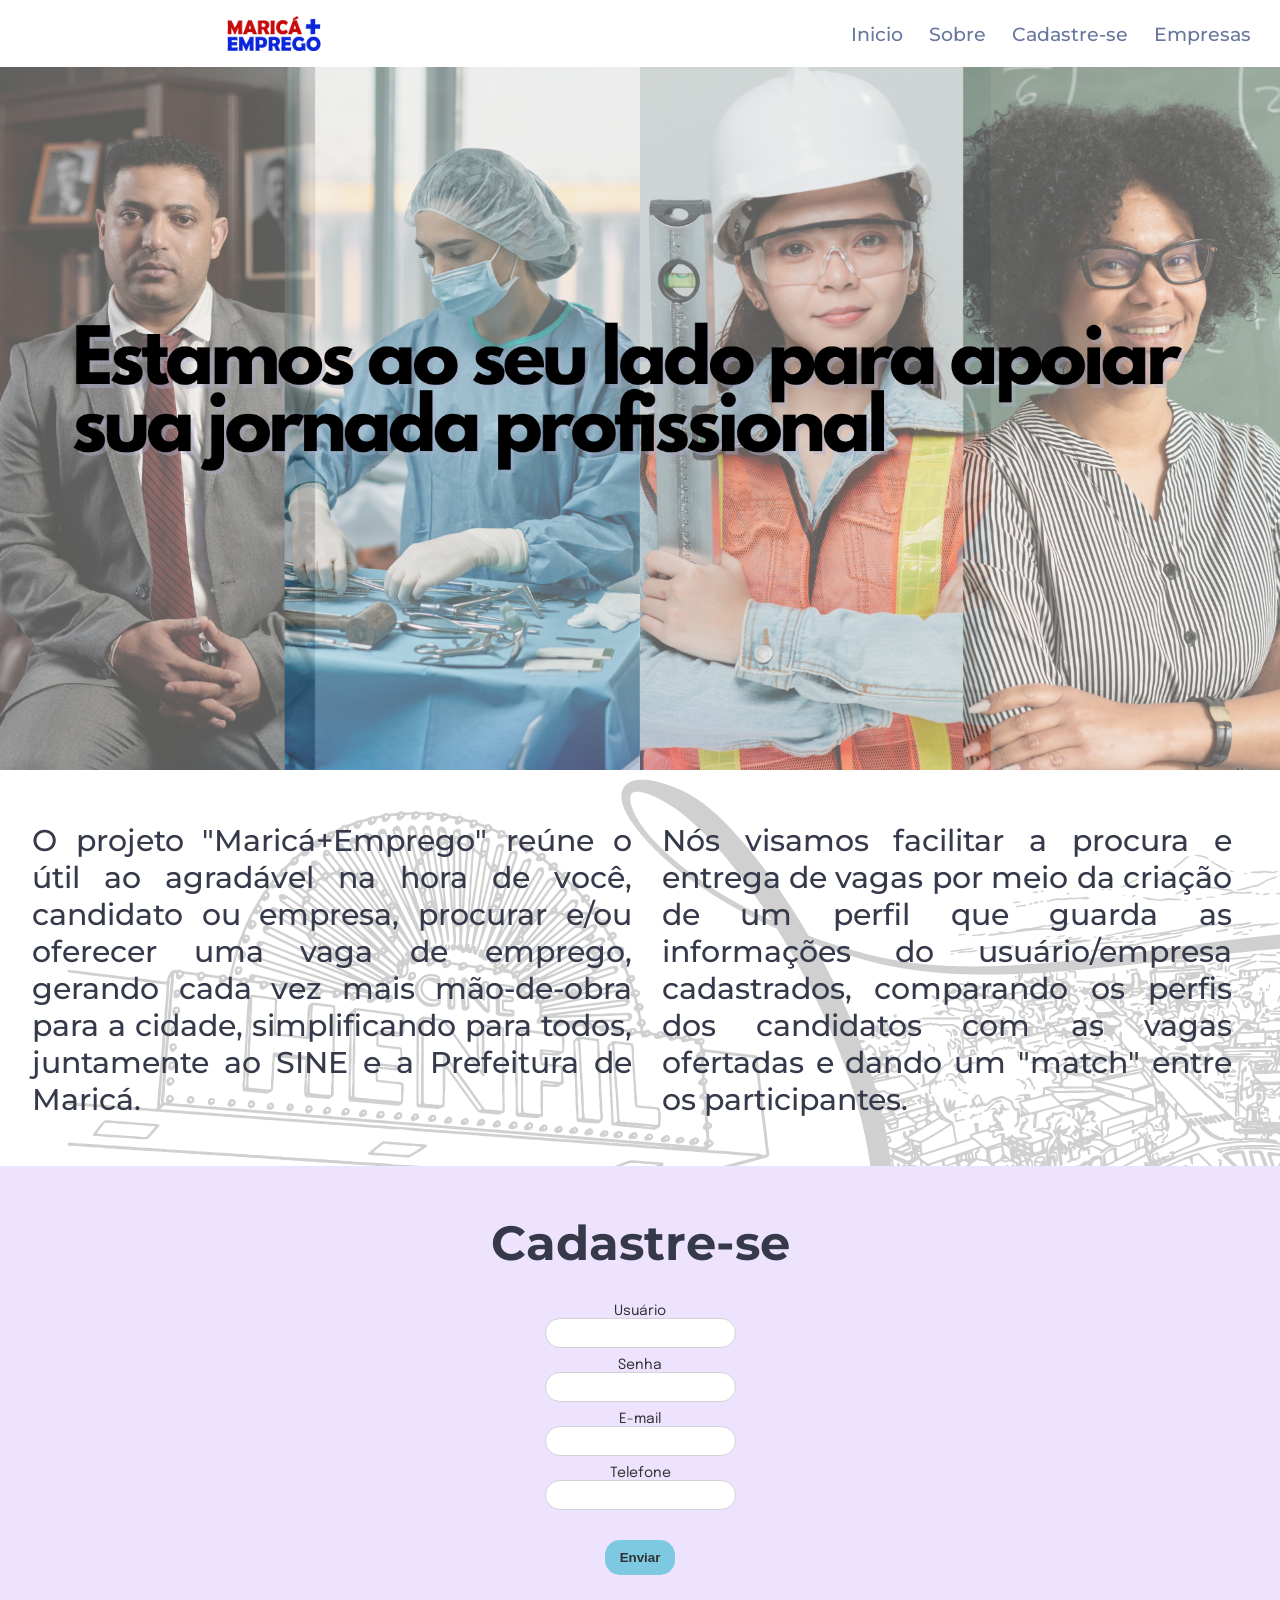
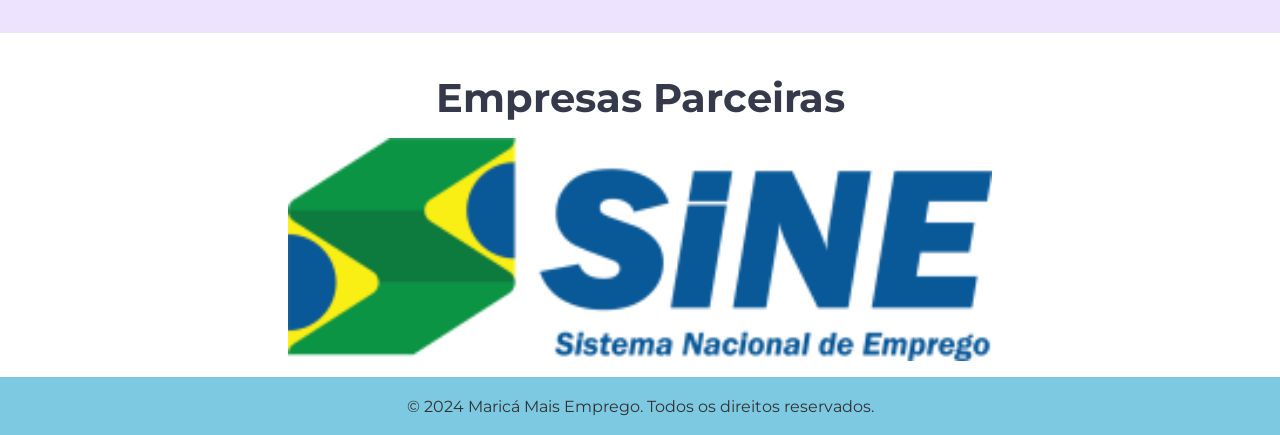
==== index.html @ 997c07cf "Update index.html" ====
<!DOCTYPE html>
<html lang="pt-br">
<head>
    <meta charset="UTF-8">
    <meta name="viewport" content="width=device-width, initial-scale=1.0">
    <title>Maricá Mais Emprego</title>
    <link rel="stylesheet" href="css/reset.css">
    <link rel="stylesheet" href="css/style.css">
</head>
<body>

    <header>
        
        
            <div class="logo">
                <img src="./img/LOGO PROJETO.png" alt="LOGO" width="100px" >
            </div>
        <nav id="nav">
                <button id="btn-mobile">
                  Menu <span id="hamburger"></span> 
                </button>
                <ul id="menu" role="menu">
                  <li><a href="/marica-mais-emprego-">Inicio</a></li>
                  <li><a href="/marica-mais-emprego-">Sobre</a></li>
                  <li><a href="/marica-mais-emprego-">Cadastre-se</a></li>
                  <li><a href="/marica-mais-emprego-">Empresas</a></li>
                </ul>
              </nav>
            </header>

    <section class="descricao">
        
       
        <div class="imagens">
            <div id="imagemPrincipal">

                <img src="./img/fundo.png" alt="imagemPrincipal" width="100%">

            </div>

            <div class="texto">
                <div id="textoUm"><p>O projeto "Maricá+Emprego" reúne o útil ao agradável na hora de você, candidato ou empresa, procurar e/ou oferecer uma vaga de emprego, gerando cada vez mais mão-de-obra para a cidade, simplificando para todos, juntamente ao SINE e a    Prefeitura de Maricá. </p>
                </div>
            <div id="textoDois"><p>Nós visamos facilitar a procura e entrega de vagas por meio da criação de um perfil que guarda as informações do usuário/empresa cadastrados, comparando os perfis dos candidatos com as vagas ofertadas e dando um "match" entre os participantes.</p>
            </div>
            </div>
       
            </section>

    <section class="conteudo">
        <class="conteudosite">

            
        <h2 id="cadastreSe">Cadastre-se</h2>  
            
        <div class="formulario">
                
                <form autocomplete="off">
                    <label for="usuario" >Usuário</label>
                    <input type="text" id="usuario" name="usuario" required data-toggle="tooltip" data-placement="top" title="Crie um usuário">
                    <label for="senha" data-toggle="tooltip" data-placement="top" title="Digite sua Senha">Senha</label>
                    <input type="text" id="senha" name="senha" required>
                    <label for="email" data-toggle="tooltip" data-placement="top" title="Digite seu e-mail" >E-mail</label>
                    <input type="email" id="email" name="email" required>
                    <label for="telefone" data-toggle="tooltip" data-placement="top" title="Digite seu número" >Telefone</label>
                    <input type="tel" id="telefone" name="telefone" required>
                    <input type="submit" id="enviar" value="Enviar" data-toggle="tooltip" data-placement="top" title="Clique aqui para enviar!">
                </form>
            </div>
            <h2 id="empresas">Empresas Parceiras</h2>
            
             <section id="carrossel">
                <div class="carrossel-principal">
                    <div class="carrossel-imagem">
                        <img src="img/marica.png" alt="Imagem 1">
                    </div>
                    <div class="carrossel-imagem">
                        <img src="img/sinelogo.png" alt="Imagem 2">
                    </div>
                    <div class="carrossel-imagem">
                        <img src="img/univassouras2.png" alt="Imagem 3">
                    </div>
                </div>
        
            </section>
           
        </div>
    </section>

    <footer>
        <p>&copy; 2024 Maricá Mais Emprego. Todos os direitos reservados.</p>
    </footer>
    
    <script src="./script.js"></script>
    
</body>
</html>
---- css/style.css ----
@import url('https://fonts.googleapis.com/css2?family=Epilogue:ital,wght@0,100..900;1,100..900&family=Montserrat:ital,wght@0,100..900;1,100..900&display=swap');

header {
    display: flex;
    justify-content: center;
    background-color: white;
    color: #68779E;
    padding: 1rem;
    font-family: "Montserrat";
    font-weight: 500;
    heigth: 70px;
}

header > div {
    width: 100%;
    display: flex;
    justify-content: flex-start;
}

.logo {
    display: flex;
    justify-content: flex-start;
    padding-left: 13rem;
}

#menu {
    display: flex;
    justify-content: flex-end;
    list-style: none;
    padding-left: 4.5rem;
    padding-top: 0.4em;
    width: 32rem;
}

#menu li {
    margin: 0 13px;
}

a {
    color: #68779E;
    font-family: "Montserrat";
}

a:hover {
    background: #ffa500
}
 
#menu a {
  display: block;
  text-decoration: none;
  font-size: 1.2rem;
    
}

#btn-mobile {
  display: none;
}

@media (max-width: 600px) {
  #menu {
    display: block;
    position: absolute;
    width: 100%;
    top: 70px;
    right: 0px;
    background: #e7e7e7;
    transition: 0.6s;
    z-index: 1000;
    height: 0px;
    visibility: hidden;
    overflow-y: hidden;
  }
  #nav.active #menu {
    height: calc(100vh - 70px);
    visibility: visible;
    overflow-y: auto;
  }
  #menu a {
    padding: 1rem 0;
    margin: 0 1rem;
    border-bottom: 2px solid rgba(0, 0, 0, 0.05);
  }
  #btn-mobile {
    display: flex;
    padding: 0.5rem 1rem;
    font-size: 1rem;
    border: none;
    background: none;
    cursor: pointer;
    gap: 0.5rem;
  }
  #hamburger {
    border-top: 2px solid;
    width: 20px;
  }
  #hamburger::after,
  #hamburger::before {
    content: '';
    display: block;
    width: 20px;
    height: 2px;
    background: currentColor;
    margin-top: 5px;
    transition: 0.3s;
    position: relative;
  }
  #nav.active #hamburger {
    border-top-color: transparent;
  }
  #nav.active #hamburger::before {
    transform: rotate(135deg);
  }
  #nav.active #hamburger::after {
    transform: rotate(-135deg);
    top: -7px;
  }
}

.descricao {
    width: 100%;
}

.texto {
    display: flex;
    justify-content: center;
    background-color: #ffffff;
    color: #35394A;
    background-image: url(../img/Montagem_Ilustracao_Prefeitura-de-Marica-1.png);
    font-weight: 500;
    padding-left: 2em;
    padding-top: 3em;
    padding-bottom: 3em;
    padding-right: 3em;
    width: 100%;
    text-align: left;
}

#textoUm {
    text-align: justify;
    font-family: 'Montserrat';
    font-size: 30px;
    padding-right: 1em;
}

#textoDois {
    text-align: justify;
    font-family: 'Montserrat';
    font-size: 30px;
}

#cadastreSe {
    display: flex;
    justify-content: center;
    background-color: #EEE3FF;
    padding-top: 1em;
    font-size: 3rem;
    font-family: "Montserrat";
    color: #35394A;
    background-image: url;
}

.formulario {
    display: flex;
    text-align: left;
    justify-content: center;
    background-color: #EEE3FF;
    padding-top: 2rem;
    padding-bottom: 3rem;
}

form {
    display: flex;
    flex-direction: column;
    align-items: center;
    width: 100%;
    font-size: 14px;
    color: rgb(49, 49, 49);
    font-family: "Epilogue";
}

input {
    margin-top: 0;
    height: 30px;
    padding: 10px;
    border-radius: 15px;
    border: 1px solid lightgray;
    margin-bottom: 10px;
}

form [type="submit"] {
    display: flex;
    justify-content: center;
    background-color: #7dc9e2;
    color: rgb(49, 49, 49);
    font-weight: bold;
    border-radius: 15px;
    margin-top: 20px;
    height: 35px;
    width: 70px;
    border: 0;
}

form [type="submit"]:hover {
    cursor: pointer;
}

input:focus {
    border-color: #7dc9e2;
    outline: none;
}

#empresas {
    display: flex;
    justify-content: center;
    font-family: "Montserrat";
    font-size: 2.5rem;
    padding-top: 1em;
    color: #35394A;
}

#carrossel {
    position: relative;
    max-width: 100%;
    margin: auto;
    overflow: hidden;
}

.carrossel-principal {
    display: flex;
    transition: transform 0.5s ease;
}

.carrossel-imagem {
    min-width: 100%;
    box-sizing: border-box;
    display: flex;
    justify-content: center;    
    align-items: center;
}

.carrossel-imagem img {
    width: 55%;
    height: auto;
}


button:hover {
    background-color: rgba(0, 0, 0, 0.8);
}

footer {
    background-color: #7dc9e2;
    color: rgb(49, 49, 49);
    text-align: center;
    padding: 1.2rem;
    position: relative;
    bottom: 0;
    width: 100%;
    font-family: "Montserrat";
}


@media (max-width: 768px) {
    .logo {
        padding-left: 3%; 
    }

    .logo img {
        width: 50%;
        height: auto;
    }

    .menu {
        flex-direction: row; 
        padding-left: 0;
        padding-top: 1rem;
    }

    .menu li {
        margin: 10px 5px; 
    }

    #textoUm, #textoDois {
        font-size: 18px; 
        padding-right: 0.5em;
    }

    #cadastreSe {
        font-size: 2rem;
        text-align: center;
    }

    .formulario {
        padding-top: 1rem;
        padding-bottom: 2rem;
    }

    form {
        width: 90%; 
    }

    #imagensEmpresas {
        padding-top: 2rem;
    }

    #imagensEmpresas img {
        width: 120%;
        height: auto;
    }

    #empresas {
        font-size: 2rem; 
    }

    footer {
        font-size: 23px;
    }
}


@media (max-width: 480px) {
    header {
        flex-direction: row;
        align-items: center;
        justify-content: space-between; 
        padding: 1rem; 
    }

    .logo {
        padding-left: 0;
        display: block;
        width: 30%; 
    }

    .logo img {
        width: 100%; 
        height: auto;
    }

    .menu {
        display: flex;
        flex-direction: row;
        font-size: 12px; 
        justify-content: flex-end; 
        flex-grow: 1; 
        padding: 0;
    }

    .menu li {
        margin: 0 5px; 
    }

    .menu a {
        color: #68779E;
        text-decoration: none;
        font-size: 12px; 
    }

    #textoUm, #textoDois {
        font-size: 12px; 
    }

    #imagensEmpresas {
        grid-template-columns: 1fr; 
        padding-top: 2rem;
    }

    #cadastreSe {
        font-size: 1.8rem;
        text-align: center;
    }

    #imagensEmpresas img {
        width: 80%;
        height: auto;
    }

    footer {
        font-size: 10px;
    }
}
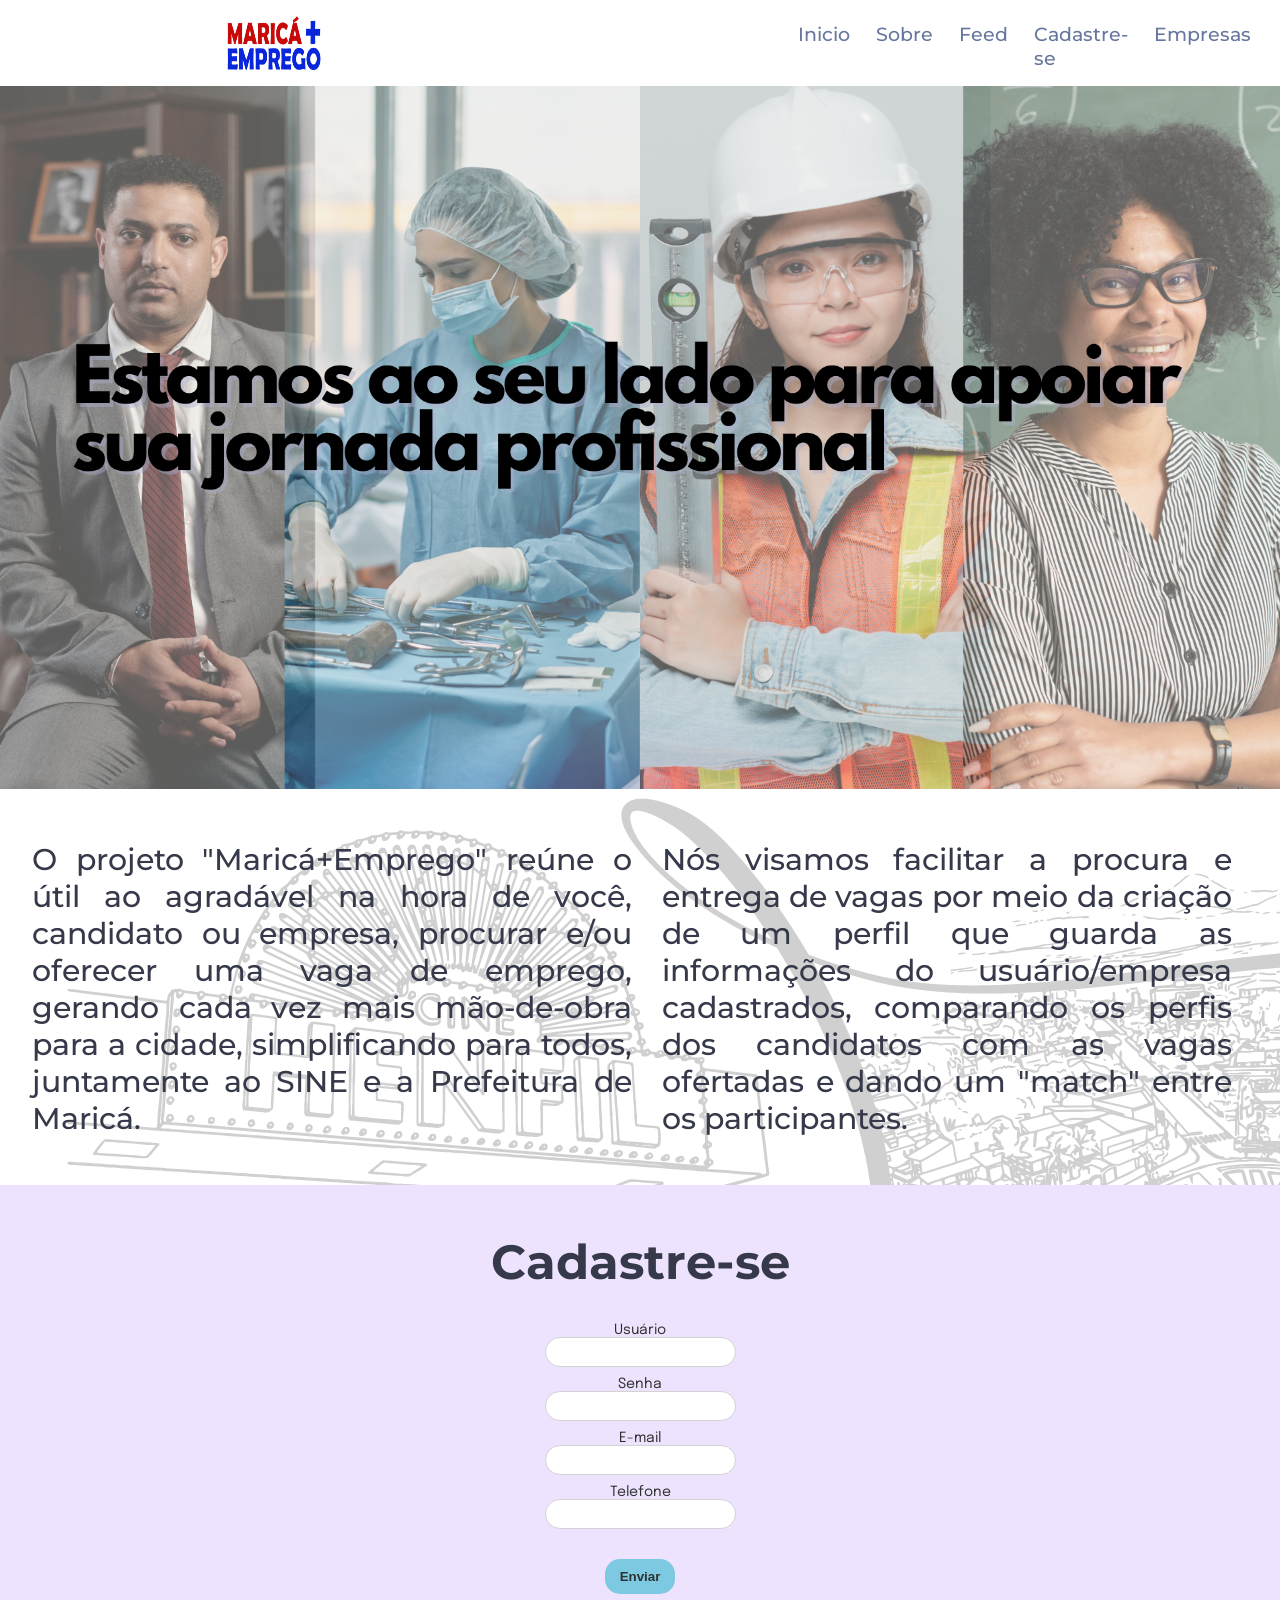
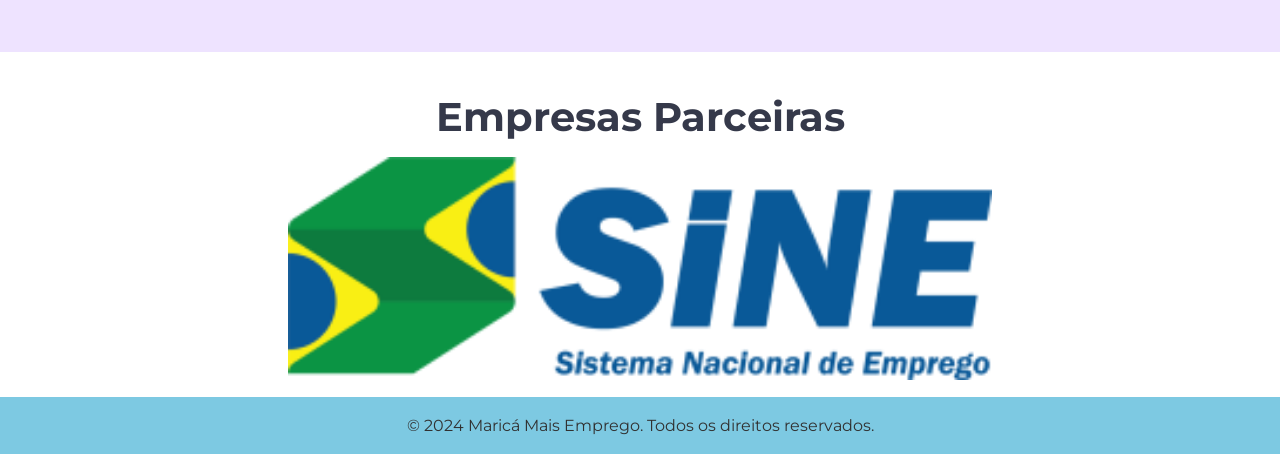
==== commit b78ed74f: "Update index.html" ====
--- a/index.html
+++ b/index.html
@@ -22,8 +22,10 @@
                 <ul id="menu" role="menu">
                   <li><a href="/marica-mais-emprego-">Inicio</a></li>
                   <li><a href="/marica-mais-emprego-">Sobre</a></li>
+                  <li><a href="/marica-mais-emprego-">Feed</a></li>  
                   <li><a href="/marica-mais-emprego-">Cadastre-se</a></li>
                   <li><a href="/marica-mais-emprego-">Empresas</a></li>
+                    
                 </ul>
               </nav>
             </header>
@@ -56,14 +58,14 @@
         <div class="formulario">
                 
                 <form autocomplete="off">
-                    <label for="usuario" >Usuário</label>
+                    <label for="usuario">Usuário</label>
                     <input type="text" id="usuario" name="usuario" required data-toggle="tooltip" data-placement="top" title="Crie um usuário">
-                    <label for="senha" data-toggle="tooltip" data-placement="top" title="Digite sua Senha">Senha</label>
-                    <input type="text" id="senha" name="senha" required>
-                    <label for="email" data-toggle="tooltip" data-placement="top" title="Digite seu e-mail" >E-mail</label>
-                    <input type="email" id="email" name="email" required>
-                    <label for="telefone" data-toggle="tooltip" data-placement="top" title="Digite seu número" >Telefone</label>
-                    <input type="tel" id="telefone" name="telefone" required>
+                    <label for="senha">Senha</label>
+                    <input type="text" id="senha" name="senha" required data-toggle="tooltip" data-placement="top" title="Digite sua Senha">
+                    <label for="email">E-mail</label>
+                    <input type="email" id="email" name="email" required  data-toggle="tooltip" data-placement="top" title="Digite seu e-mail">
+                    <label for="telefone">Telefone</label>
+                    <input type="tel" id="telefone" name="telefone" required data-toggle="tooltip" data-placement="top" title="Digite seu número">
                     <input type="submit" id="enviar" value="Enviar" data-toggle="tooltip" data-placement="top" title="Clique aqui para enviar!">
                 </form>
             </div>
@@ -94,4 +96,5 @@
     <script src="./script.js"></script>
     
 </body>
+<script src="main.js"></script>
 </html>
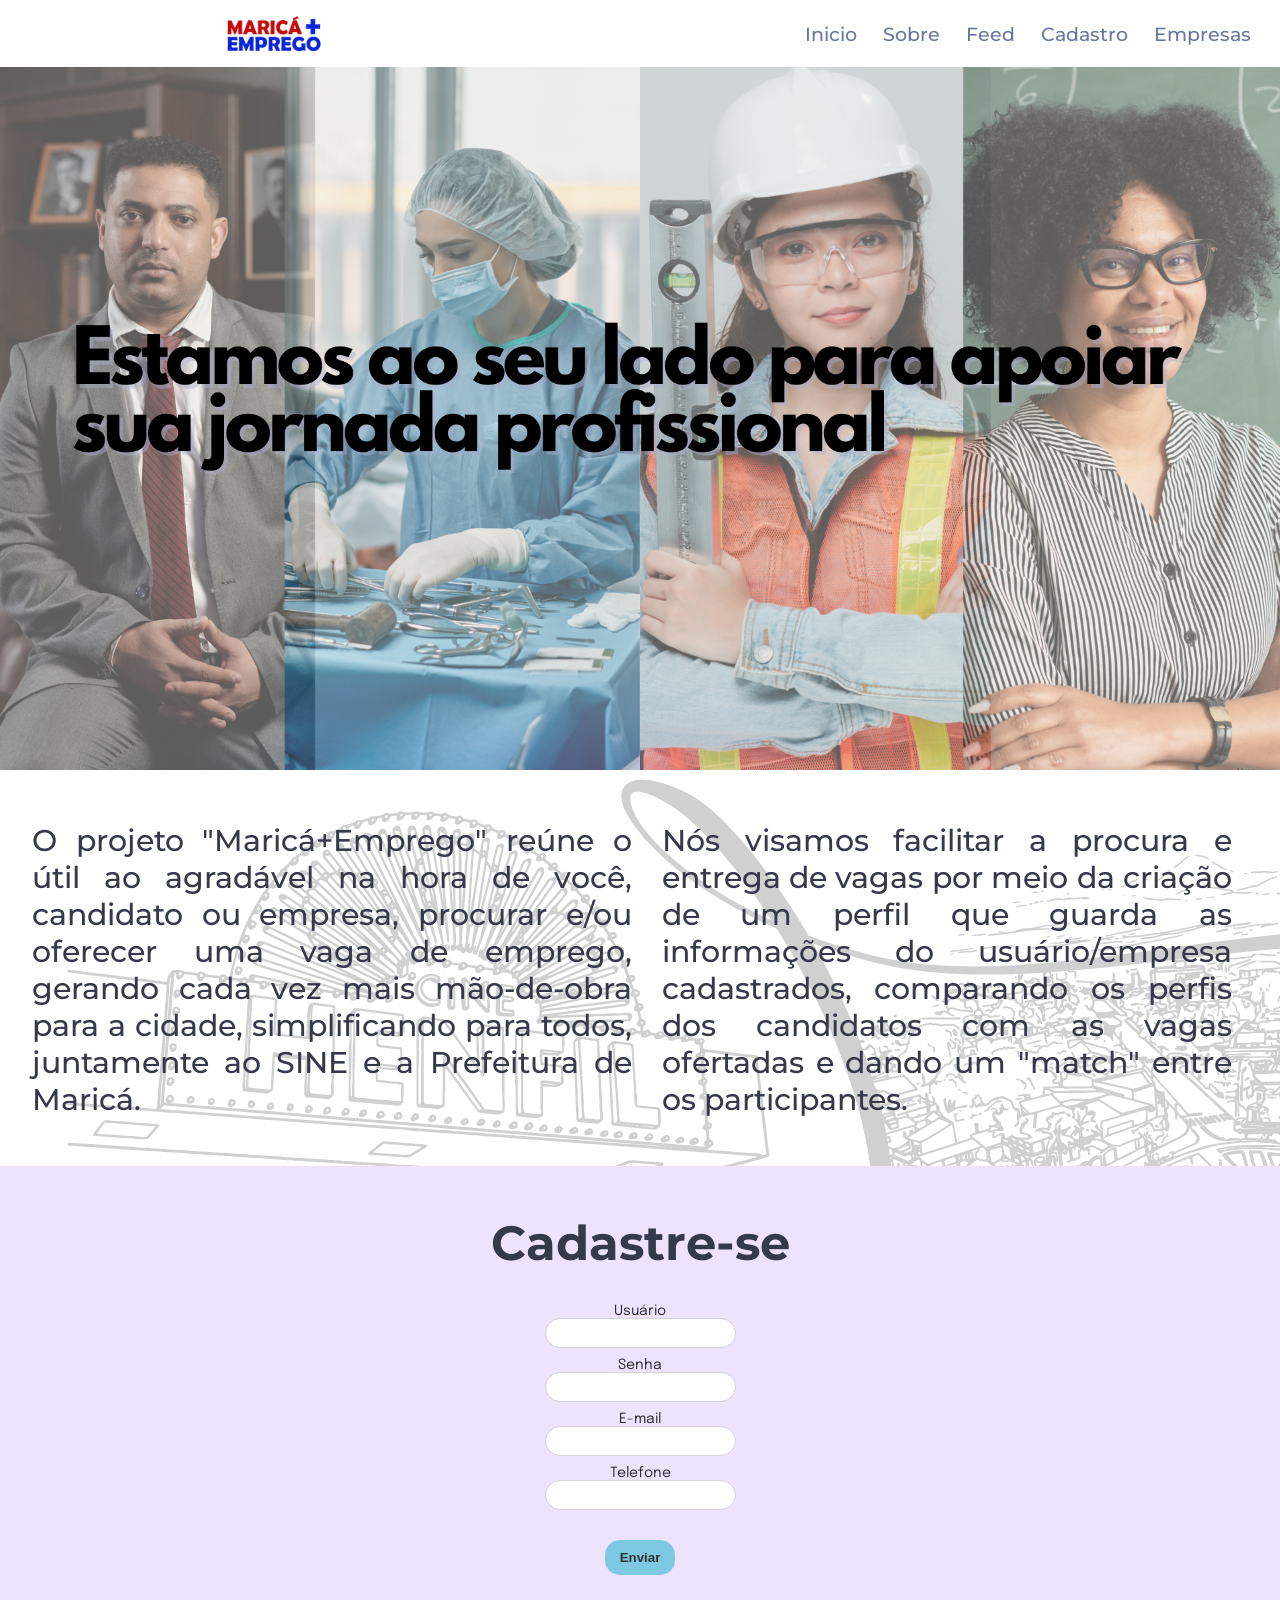
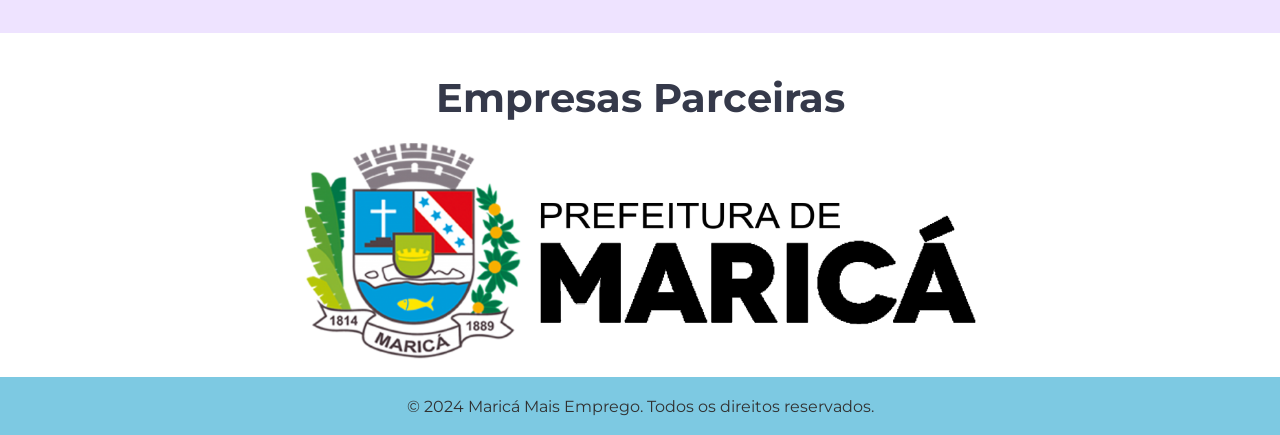
==== commit 466bf3dc: "Update index.html" ====
--- a/index.html
+++ b/index.html
@@ -22,8 +22,8 @@
                 <ul id="menu" role="menu">
                   <li><a href="/marica-mais-emprego-">Inicio</a></li>
                   <li><a href="/marica-mais-emprego-">Sobre</a></li>
-                  <li><a href="/marica-mais-emprego-">Feed</a></li>  
-                  <li><a href="/marica-mais-emprego-">Cadastre-se</a></li>
+                  <li><a href="/feed/feed.html">Feed</a></li>  
+                  <li><a href="/marica-mais-emprego-">Cadastro</a></li>
                   <li><a href="/marica-mais-emprego-">Empresas</a></li>
                     
                 </ul>
@@ -93,8 +93,6 @@
         <p>&copy; 2024 Maricá Mais Emprego. Todos os direitos reservados.</p>
     </footer>
     
-    <script src="./script.js"></script>
-    
 </body>
 <script src="main.js"></script>
 </html>
